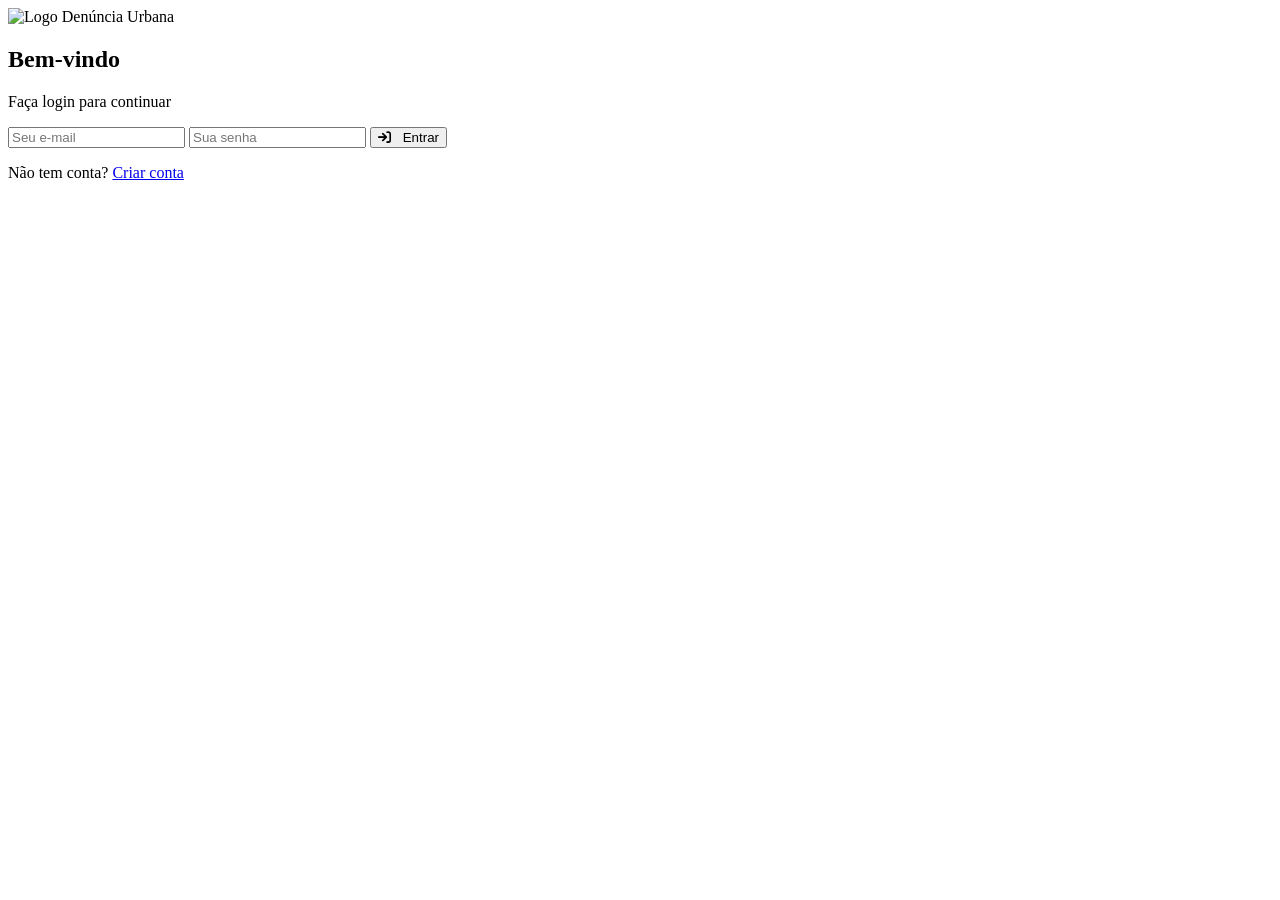
==== html/index.html @ 366844db "Add files via upload commit aula 11/05" ====
<!DOCTYPE html>
<html lang="pt-br">
<head>
    <meta charset="UTF-8">
    <meta name="viewport" content="width=device-width, initial-scale=1.0">
    <title>Login — Denúncia Urbana</title>
    <link rel="stylesheet" href="login-cadastro.css">
    <link rel="stylesheet" href="https://cdnjs.cloudflare.com/ajax/libs/font-awesome/6.5.0/css/all.min.css">
</head>
<body>
    <div class="form-box">
        <div class="logo-box">
            <img src="img/logo.png" alt="Logo">
            <span>Denúncia Urbana</span>
        </div>

        <h2>Bem-vindo</h2>
        <p class="subtitle">Faça login para continuar</p>

        <form action="inicio.html">
            <input type="email" name="email" placeholder="Seu e-mail" required>
            <input type="password" name="senha" placeholder="Sua senha" required>
            <button type="submit" class="btn">
                <i class="fa fa-arrow-right-to-bracket" style="margin-right:8px"></i>
                Entrar
            </button>
        </form>

        <p class="links">
            Não tem conta? <a href="cadastro.html">Criar conta</a>
        </p>
    </div>
</body>
</html>
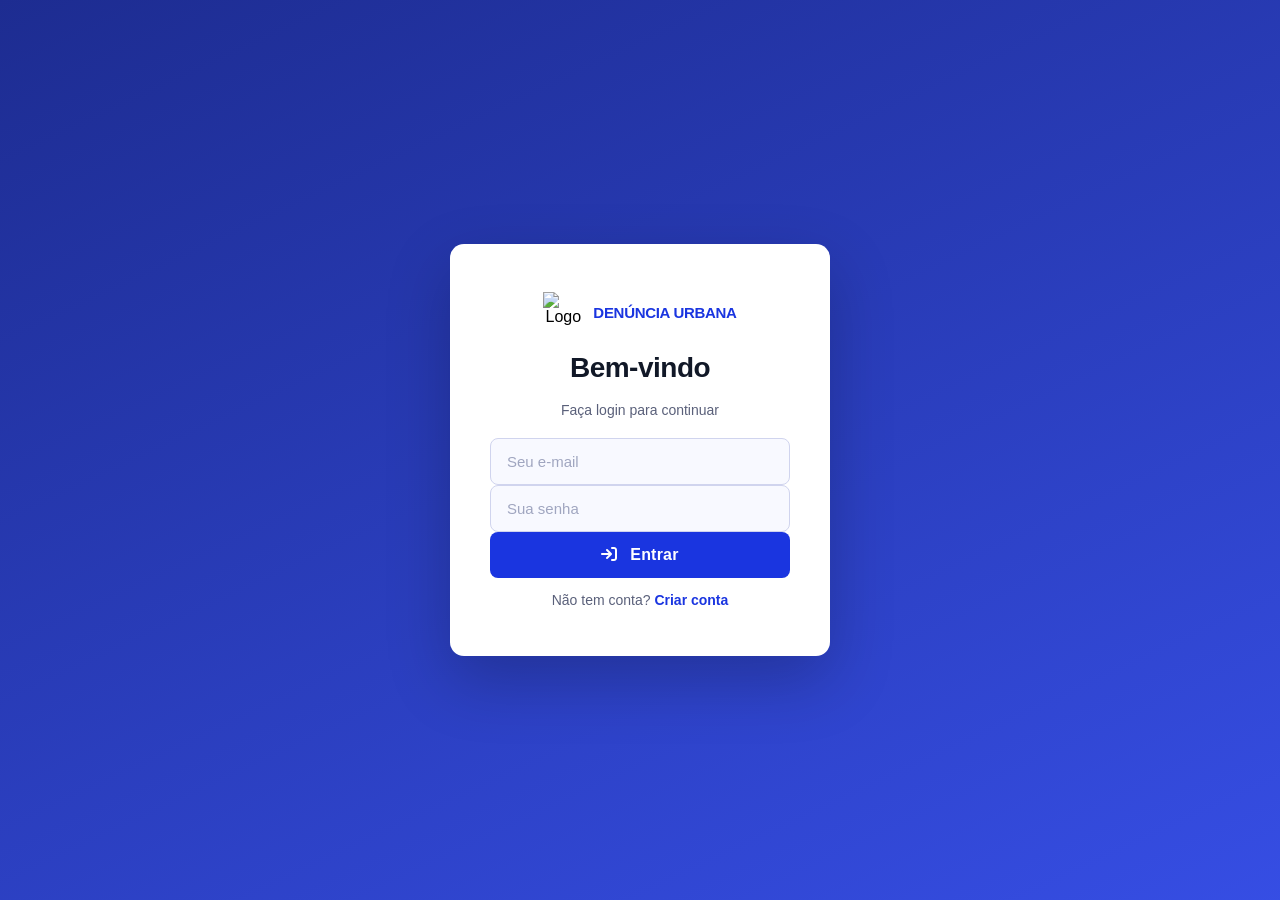
==== commit 92f4a728: "Add files via upload commit 12/05" ====
--- a/html/index.html
+++ b/html/index.html
@@ -4,7 +4,7 @@
     <meta charset="UTF-8">
     <meta name="viewport" content="width=device-width, initial-scale=1.0">
     <title>Login — Denúncia Urbana</title>
-    <link rel="stylesheet" href="login-cadastro.css">
+   <link rel="stylesheet" href="../css/login-cadastro.css">
     <link rel="stylesheet" href="https://cdnjs.cloudflare.com/ajax/libs/font-awesome/6.5.0/css/all.min.css">
 </head>
 <body>
@@ -17,7 +17,7 @@
         <h2>Bem-vindo</h2>
         <p class="subtitle">Faça login para continuar</p>
 
-        <form action="inicio.html">
+        <form action="../html/inicio.html">
             <input type="email" name="email" placeholder="Seu e-mail" required>
             <input type="password" name="senha" placeholder="Sua senha" required>
             <button type="submit" class="btn">
@@ -27,7 +27,7 @@
         </form>
 
         <p class="links">
-            Não tem conta? <a href="cadastro.html">Criar conta</a>
+            Não tem conta? <a href="../html/cadastro.html">Criar conta</a>
         </p>
     </div>
 </body>
--- a/css/login-cadastro.css
+++ b/css/login-cadastro.css
@@ -0,0 +1,157 @@
+@import url('https://fonts.googleapis.com/css2?family=Syne:wght@400;700;800&family=DM+Sans:wght@300;400;500;600&display=swap');
+
+*, *::before, *::after {
+    margin: 0; padding: 0; box-sizing: border-box;
+}
+
+:root {
+    --blue:      #1a35e0;
+    --blue-dark: #0f1f8a;
+    --yellow:    #f5c800;
+    --white:     #f8f9ff;
+    --text:      #111827;
+    --muted:     #5a607a;
+    --border:    #d0d4ee;
+    --radius:    14px;
+    --radius-sm: 8px;
+}
+
+body {
+    font-family: 'DM Sans', sans-serif;
+    min-height: 100vh;
+    display: flex;
+    justify-content: center;
+    align-items: center;
+    background:
+        linear-gradient(155deg, rgba(15,31,138,0.94) 0%, rgba(26,53,224,0.88) 100%),
+        url("https://images.unsplash.com/photo-1518837695005-2083093ee35b") center/cover no-repeat;
+    padding: 20px;
+}
+
+.form-box {
+    background: white;
+    padding: 48px 40px;
+    width: 380px;
+    max-width: 100%;
+    border-radius: var(--radius);
+    display: flex;
+    flex-direction: column;
+    gap: 14px;
+    box-shadow: 0 24px 64px rgba(0,0,0,0.22);
+    text-align: center;
+    animation: slideUp 0.45s cubic-bezier(0.22,1,0.36,1) both;
+}
+
+@keyframes slideUp {
+    from { opacity: 0; transform: translateY(28px); }
+    to   { opacity: 1; transform: translateY(0); }
+}
+
+.form-box .logo-box {
+    display: flex;
+    align-items: center;
+    justify-content: center;
+    gap: 10px;
+    margin-bottom: 6px;
+}
+
+.form-box .logo-box img {
+    width: 40px;
+    height: 40px;
+    object-fit: contain;
+}
+
+.form-box .logo-box span {
+    font-family: 'Syne', sans-serif;
+    font-size: 15px;
+    font-weight: 800;
+    color: var(--blue);
+    letter-spacing: -0.3px;
+    text-transform: uppercase;
+}
+
+.form-box h2 {
+    font-family: 'Syne', sans-serif;
+    font-size: 28px;
+    font-weight: 800;
+    color: var(--text);
+    letter-spacing: -0.5px;
+    margin-bottom: 4px;
+}
+
+.form-box .subtitle {
+    font-size: 14px;
+    color: var(--muted);
+    margin-bottom: 6px;
+    font-weight: 400;
+}
+
+.form-box input {
+    width: 100%;
+    padding: 14px 16px;
+    border: 1.5px solid var(--border);
+    border-radius: var(--radius-sm);
+    font-family: 'DM Sans', sans-serif;
+    font-size: 15px;
+    color: var(--text);
+    transition: border-color 0.2s, box-shadow 0.2s;
+    outline: none;
+    background: var(--white);
+}
+
+.form-box input:focus {
+    border-color: var(--blue);
+    box-shadow: 0 0 0 3px rgba(26,53,224,0.08);
+}
+
+.form-box input::placeholder { color: #a0a6c0; }
+
+.btn {
+    background: var(--blue);
+    border: none;
+    color: white;
+    padding: 14px;
+    width: 100%;
+    font-family: 'DM Sans', sans-serif;
+    font-size: 16px;
+    font-weight: 600;
+    cursor: pointer;
+    border-radius: var(--radius-sm);
+    transition: all 0.25s ease;
+    letter-spacing: 0.2px;
+    text-decoration: none;
+    display: block;
+    text-align: center;
+}
+
+.btn:hover {
+    background: var(--blue-dark);
+    transform: translateY(-2px);
+    box-shadow: 0 8px 24px rgba(26,53,224,0.28);
+}
+
+.divider {
+    display: flex;
+    align-items: center;
+    gap: 12px;
+    color: var(--muted);
+    font-size: 13px;
+}
+.divider::before, .divider::after {
+    content: '';
+    flex: 1;
+    height: 1px;
+    background: var(--border);
+}
+
+.links {
+    font-size: 14px;
+    color: var(--muted);
+}
+
+.links a {
+    color: var(--blue);
+    font-weight: 600;
+    text-decoration: none;
+}
+.links a:hover { text-decoration: underline; }
